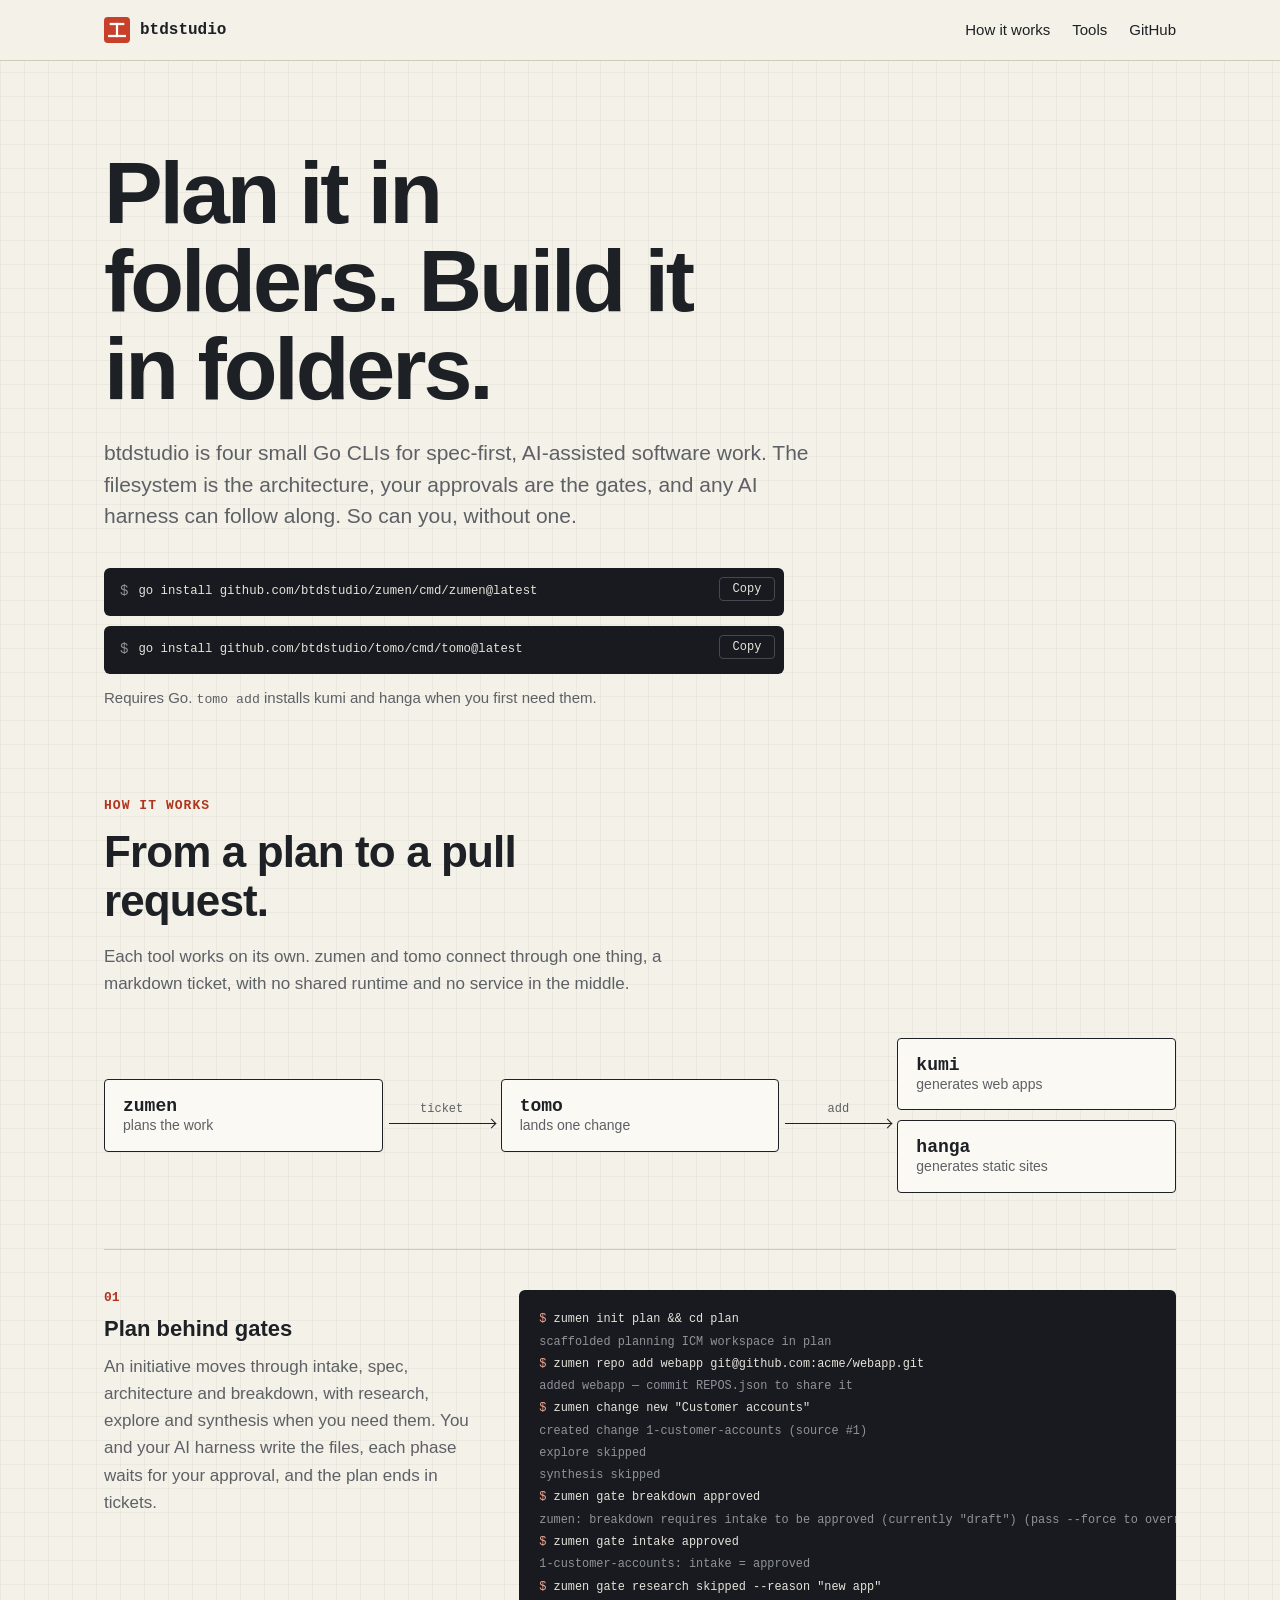
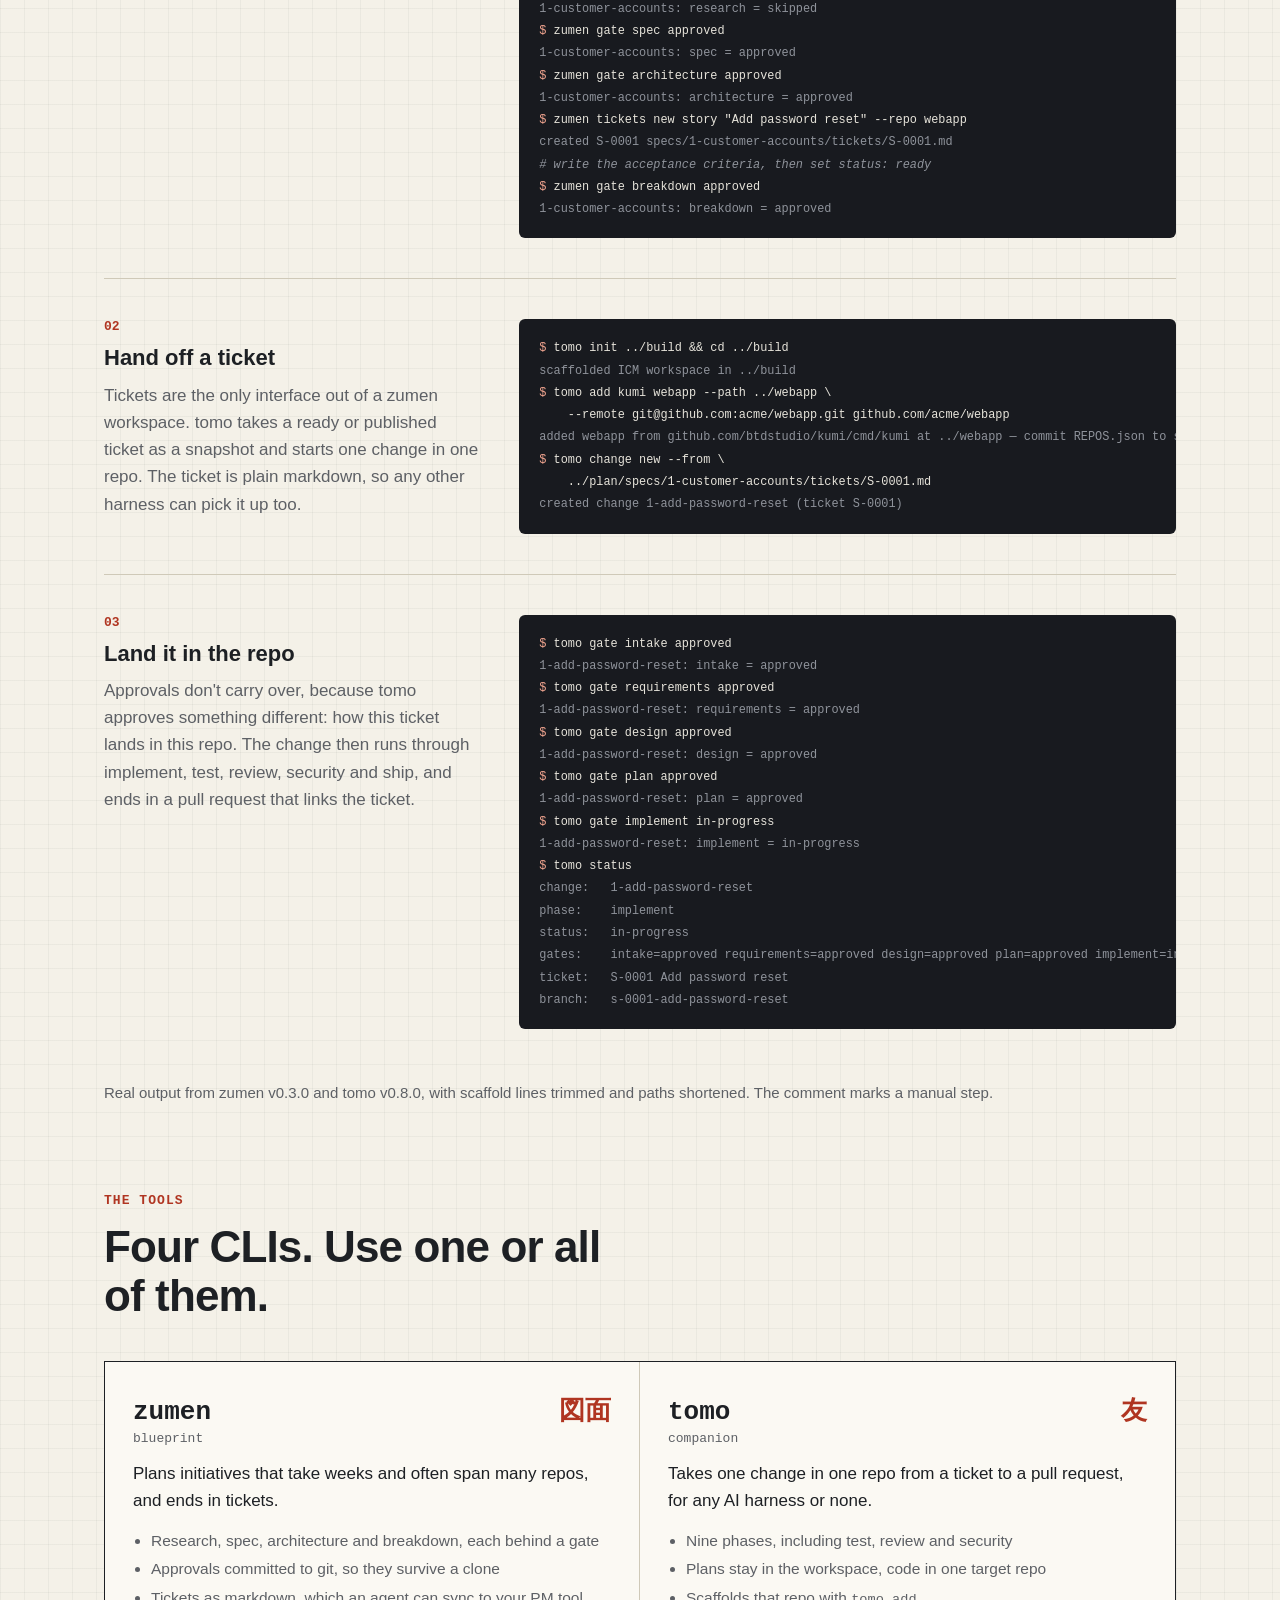
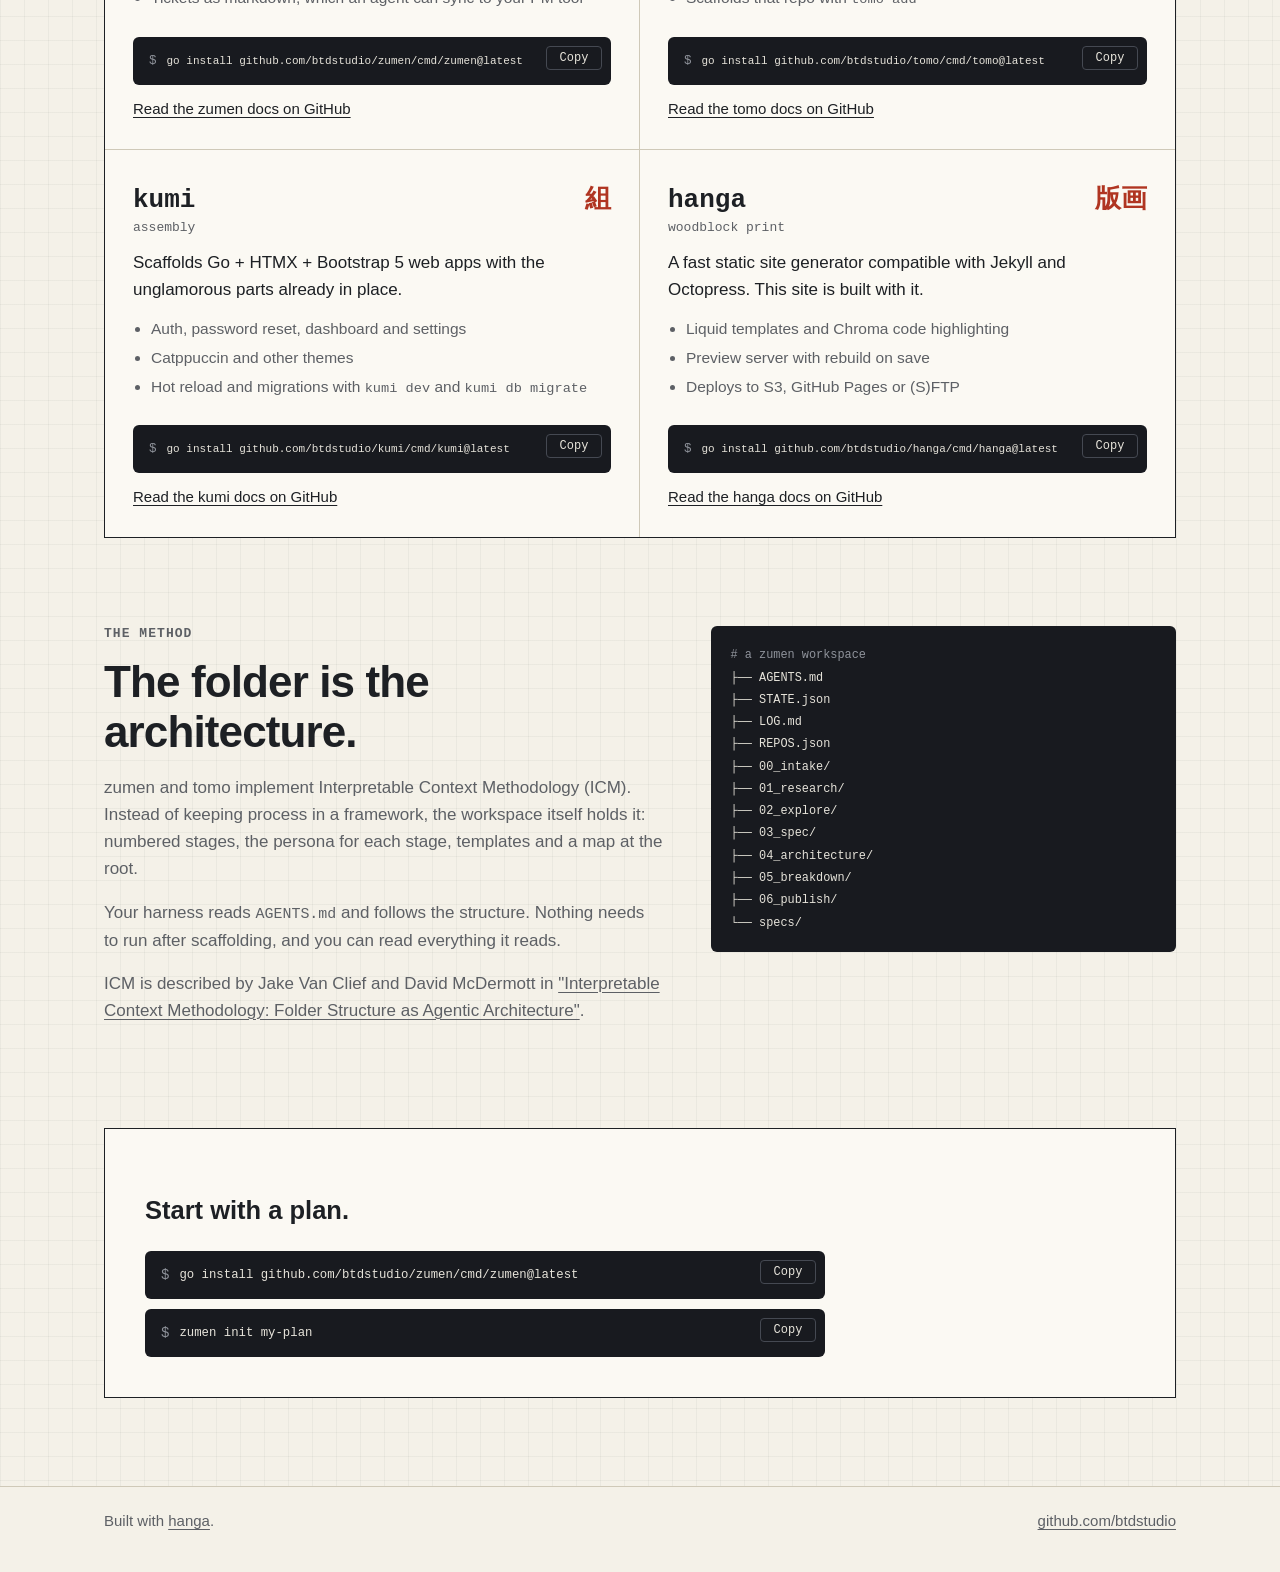
==== blog/index.html @ 3cfb47ba "Site updated: 2026-11-07 10:01:36" ====
<!doctype html>
<html lang="en">
<head>
  <meta charset="utf-8">
  <meta name="viewport" content="width=device-width, initial-scale=1">
  <title>btdstudio: Plan it in folders. Build it in folders.</title>
  <meta name="description" content="Four small Go CLIs for spec-first, AI-assisted software work. Plan in zumen, drive with tomo, and generate apps and sites with kumi and hanga.">
  <link rel="canonical" href="https://btdstudio.dev/">
  <meta property="og:title" content="btdstudio: Plan it in folders. Build it in folders.">
  <meta property="og:description" content="Four small Go CLIs for spec-first, AI-assisted software work. Plan in zumen, drive with tomo, and generate apps and sites with kumi and hanga.">
  <meta property="og:url" content="https://btdstudio.dev/">
  <meta property="og:type" content="website">
  <meta name="theme-color" content="#f4f1e8" media="(prefers-color-scheme: light)">
  <meta name="theme-color" content="#16181c" media="(prefers-color-scheme: dark)">
  <link rel="icon" href="/images/btdstudio-mark.svg" type="image/svg+xml">
  <link rel="apple-touch-icon" href="/apple-touch-icon.png">
  <link rel="stylesheet" href="/stylesheets/site.css">
  <script src="/javascripts/site.js" defer></script>
</head>
<body>
  <a class="skip" href="#main">Skip to content</a>
  <header class="masthead">
    <div class="wrap masthead-row">
      <a class="wordmark" href="/"><img class="seal" src="/images/btdstudio-mark.svg" alt="" width="26" height="26">btdstudio</a>
      <nav aria-label="Primary">
        <a href="#flow">How it works</a>
        <a href="#tools">Tools</a>
        <a href="https://github.com/btdstudio">GitHub</a>
      </nav>
    </div>
  </header>
  <main id="main">
<section class="hero">
  <div class="wrap">
    <h1>Plan it in folders. Build it in folders.</h1>
    <p class="lede">btdstudio is four small Go CLIs for spec-first, AI-assisted software work. The filesystem is the architecture, your approvals are the gates, and any AI harness can follow along. So can you, without one.</p>
    <div class="hero-install">
      <div class="cmd" data-copy="go install github.com/btdstudio/zumen/cmd/zumen@latest"><code>go install github.com/btdstudio/<wbr>zumen/cmd/zumen@latest</code></div>
      <div class="cmd" data-copy="go install github.com/btdstudio/tomo/cmd/tomo@latest"><code>go install github.com/btdstudio/<wbr>tomo/cmd/tomo@latest</code></div>
    </div>
    <p class="note">Requires Go. <code>tomo add</code> installs kumi and hanga when you first need them.</p>
  </div>
</section>

<section class="section" id="flow">
  <div class="wrap">
    <p class="label">How it works</p>
    <h2>From a plan to a pull request.</h2>
    <p class="lede">Each tool works on its own. zumen and tomo connect through one thing, a markdown ticket, with no shared runtime and no service in the middle.</p>

    <div class="chain" role="img" aria-label="zumen plans the work and produces tickets. tomo takes a ticket and lands it in one repo, which it can scaffold with kumi or hanga.">
      <a class="node" href="#zumen"><strong>zumen</strong><span>plans the work</span></a>
      <div class="edge">ticket</div>
      <a class="node" href="#tomo"><strong>tomo</strong><span>lands one change</span></a>
      <div class="edge">add</div>
      <div class="node-stack">
        <a class="node" href="#kumi"><strong>kumi</strong><span>generates web apps</span></a>
        <a class="node" href="#hanga"><strong>hanga</strong><span>generates static sites</span></a>
      </div>
    </div>

    <div class="steps">
      <article class="step">
        <div>
          <span class="step-no">01</span>
          <h3>Plan behind gates</h3>
          <p>An initiative moves through intake, spec, architecture and breakdown, with research, explore and synthesis when you need them. You and your AI harness write the files, each phase waits for your approval, and the plan ends in tickets.</p>
        </div>
<pre class="term"><code><span class="p">$</span> zumen init plan &amp;&amp; cd plan
<span class="d">scaffolded planning ICM workspace in plan</span>
<span class="p">$</span> zumen repo add webapp git@github.com:acme/webapp.git
<span class="d">added webapp — commit REPOS.json to share it</span>
<span class="p">$</span> zumen change new "Customer accounts"
<span class="d">created change 1-customer-accounts (source #1)
explore skipped
synthesis skipped</span>
<span class="p">$</span> zumen gate breakdown approved
<span class="d">zumen: breakdown requires intake to be approved (currently "draft") (pass --force to override)</span>
<span class="p">$</span> zumen gate intake approved
<span class="d">1-customer-accounts: intake = approved</span>
<span class="p">$</span> zumen gate research skipped --reason "new app"
<span class="d">1-customer-accounts: research = skipped</span>
<span class="p">$</span> zumen gate spec approved
<span class="d">1-customer-accounts: spec = approved</span>
<span class="p">$</span> zumen gate architecture approved
<span class="d">1-customer-accounts: architecture = approved</span>
<span class="p">$</span> zumen tickets new story "Add password reset" --repo webapp
<span class="d">created S-0001 specs/1-customer-accounts/tickets/S-0001.md</span>
<span class="c"># write the acceptance criteria, then set status: ready</span>
<span class="p">$</span> zumen gate breakdown approved
<span class="d">1-customer-accounts: breakdown = approved</span></code></pre>
      </article>

      <article class="step">
        <div>
          <span class="step-no">02</span>
          <h3>Hand off a ticket</h3>
          <p>Tickets are the only interface out of a zumen workspace. tomo takes a ready or published ticket as a snapshot and starts one change in one repo. The ticket is plain markdown, so any other harness can pick it up too.</p>
        </div>
<pre class="term"><code><span class="p">$</span> tomo init ../build &amp;&amp; cd ../build
<span class="d">scaffolded ICM workspace in ../build</span>
<span class="p">$</span> tomo add kumi webapp --path ../webapp \
    --remote git@github.com:acme/webapp.git github.com/acme/webapp
<span class="d">added webapp from github.com/btdstudio/kumi/cmd/kumi at ../webapp — commit REPOS.json to share it</span>
<span class="p">$</span> tomo change new --from \
    ../plan/specs/1-customer-accounts/tickets/S-0001.md
<span class="d">created change 1-add-password-reset (ticket S-0001)</span></code></pre>
      </article>

      <article class="step">
        <div>
          <span class="step-no">03</span>
          <h3>Land it in the repo</h3>
          <p>Approvals don't carry over, because tomo approves something different: how this ticket lands in this repo. The change then runs through implement, test, review, security and ship, and ends in a pull request that links the ticket.</p>
        </div>
<pre class="term"><code><span class="p">$</span> tomo gate intake approved
<span class="d">1-add-password-reset: intake = approved</span>
<span class="p">$</span> tomo gate requirements approved
<span class="d">1-add-password-reset: requirements = approved</span>
<span class="p">$</span> tomo gate design approved
<span class="d">1-add-password-reset: design = approved</span>
<span class="p">$</span> tomo gate plan approved
<span class="d">1-add-password-reset: plan = approved</span>
<span class="p">$</span> tomo gate implement in-progress
<span class="d">1-add-password-reset: implement = in-progress</span>
<span class="p">$</span> tomo status
<span class="d">change:   1-add-password-reset
phase:    implement
status:   in-progress
gates:    intake=approved requirements=approved design=approved plan=approved implement=in-progress test= review= security= ship=
ticket:   S-0001 Add password reset
branch:   s-0001-add-password-reset</span></code></pre>
      </article>
    </div>
    <p class="note">Real output from zumen v0.3.0 and tomo v0.8.0, with scaffold lines trimmed and paths shortened. The comment marks a manual step.</p>
  </div>
</section>

<section class="section" id="tools">
  <div class="wrap">
    <p class="label">The tools</p>
    <h2>Four CLIs. Use one or all of them.</h2>
    <div class="sheets">
      <article class="sheet" id="zumen">
        <div class="sheet-head"><h3>zumen</h3><span class="kanji" lang="ja">図面</span></div>
        <p class="gloss">blueprint</p>
        <p>Plans initiatives that take weeks and often span many repos, and ends in tickets.</p>
        <ul>
          <li>Research, spec, architecture and breakdown, each behind a gate</li>
          <li>Approvals committed to git, so they survive a clone</li>
          <li>Tickets as markdown, which an agent can sync to your PM tool</li>
        </ul>
        <div class="cmd" data-copy="go install github.com/btdstudio/zumen/cmd/zumen@latest"><code>go install github.com/btdstudio/<wbr>zumen/cmd/zumen@latest</code></div>
        <a class="sheet-link" href="https://github.com/btdstudio/zumen">Read the zumen docs on GitHub</a>
      </article>

      <article class="sheet" id="tomo">
        <div class="sheet-head"><h3>tomo</h3><span class="kanji" lang="ja">友</span></div>
        <p class="gloss">companion</p>
        <p>Takes one change in one repo from a ticket to a pull request, for any AI harness or none.</p>
        <ul>
          <li>Nine phases, including test, review and security</li>
          <li>Plans stay in the workspace, code in one target repo</li>
          <li>Scaffolds that repo with <code>tomo add</code></li>
        </ul>
        <div class="cmd" data-copy="go install github.com/btdstudio/tomo/cmd/tomo@latest"><code>go install github.com/btdstudio/<wbr>tomo/cmd/tomo@latest</code></div>
        <a class="sheet-link" href="https://github.com/btdstudio/tomo">Read the tomo docs on GitHub</a>
      </article>

      <article class="sheet" id="kumi">
        <div class="sheet-head"><h3>kumi</h3><span class="kanji" lang="ja">組</span></div>
        <p class="gloss">assembly</p>
        <p>Scaffolds Go + HTMX + Bootstrap 5 web apps with the unglamorous parts already in place.</p>
        <ul>
          <li>Auth, password reset, dashboard and settings</li>
          <li>Catppuccin and other themes</li>
          <li>Hot reload and migrations with <code>kumi dev</code> and <code>kumi db migrate</code></li>
        </ul>
        <div class="cmd" data-copy="go install github.com/btdstudio/kumi/cmd/kumi@latest"><code>go install github.com/btdstudio/<wbr>kumi/cmd/kumi@latest</code></div>
        <a class="sheet-link" href="https://github.com/btdstudio/kumi">Read the kumi docs on GitHub</a>
      </article>

      <article class="sheet" id="hanga">
        <div class="sheet-head"><h3>hanga</h3><span class="kanji" lang="ja">版画</span></div>
        <p class="gloss">woodblock print</p>
        <p>A fast static site generator compatible with Jekyll and Octopress. This site is built with it.</p>
        <ul>
          <li>Liquid templates and Chroma code highlighting</li>
          <li>Preview server with rebuild on save</li>
          <li>Deploys to S3, GitHub Pages or (S)FTP</li>
        </ul>
        <div class="cmd" data-copy="go install github.com/btdstudio/hanga/cmd/hanga@latest"><code>go install github.com/btdstudio/<wbr>hanga/cmd/hanga@latest</code></div>
        <a class="sheet-link" href="https://github.com/btdstudio/hanga">Read the hanga docs on GitHub</a>
      </article>
    </div>
  </div>
</section>

<section class="section" id="method">
  <div class="wrap method">
    <div>
      <p class="label">The method</p>
      <h2>The folder is the architecture.</h2>
      <p>zumen and tomo implement Interpretable Context Methodology (ICM). Instead of keeping process in a framework, the workspace itself holds it: numbered stages, the persona for each stage, templates and a map at the root.</p>
      <p>Your harness reads <code>AGENTS.md</code> and follows the structure. Nothing needs to run after scaffolding, and you can read everything it reads.</p>
      <p>ICM is described by Jake Van Clief and David McDermott in <a href="https://arxiv.org/abs/2603.16021">"Interpretable Context Methodology: Folder Structure as Agentic Architecture"</a>.</p>
    </div>
<pre class="term" aria-label="A zumen workspace"><code><span class="d"># a zumen workspace</span>
├── AGENTS.md
├── STATE.json
├── LOG.md
├── REPOS.json
├── 00_intake/
├── 01_research/
├── 02_explore/
├── 03_spec/
├── 04_architecture/
├── 05_breakdown/
├── 06_publish/
└── specs/</code></pre>
  </div>
</section>

<section class="close">
  <div class="wrap">
    <div class="close-box">
      <h2>Start with a plan.</h2>
      <div class="hero-install">
        <div class="cmd" data-copy="go install github.com/btdstudio/zumen/cmd/zumen@latest"><code>go install github.com/btdstudio/<wbr>zumen/cmd/zumen@latest</code></div>
        <div class="cmd" data-copy="zumen init my-plan"><code>zumen init my-plan</code></div>
      </div>
    </div>
  </div>
</section>

  </main>
  <footer class="colophon">
    <div class="wrap colophon-row">
      <span>Built with <a href="#hanga">hanga</a>.</span>
      <a href="https://github.com/btdstudio">github.com/btdstudio</a>
    </div>
  </footer>
</body>
</html>
---- stylesheets/site.css ----
:root {
  --paper: #f4f1e8;
  --sheet: #fbf9f3;
  --ink: #1d2024;
  --muted: #5d6065;
  --rule: #cfc9b8;
  --grid: rgba(29, 32, 36, .045);
  --seal: #c8402a;
  --seal-text: #b03521;
  --term: #181a1f;
  --term-ink: #e6e3da;
  --term-dim: #8f939b;
  --term-accent: #f0a48f;
  --mono: ui-monospace, "SF Mono", SFMono-Regular, Menlo, Consolas, monospace;
  --sans: -apple-system, BlinkMacSystemFont, "Segoe UI", Helvetica, Arial, "Hiragino Sans", "Noto Sans CJK JP", sans-serif;
}

@media (prefers-color-scheme: dark) {
  :root {
    --paper: #16181c;
    --sheet: #1d2025;
    --ink: #ece9e0;
    --muted: #a3a6ac;
    --rule: #363a41;
    --grid: rgba(236, 233, 224, .035);
    --seal: #d6502f;
    --seal-text: #f0876d;
    --term: #0f1114;
  }
}

*, *::before, *::after { box-sizing: border-box; }

html { scroll-behavior: smooth; scroll-padding-top: 72px; -webkit-text-size-adjust: 100%; }

body {
  margin: 0;
  color: var(--ink);
  background-color: var(--paper);
  background-image:
    linear-gradient(var(--grid) 1px, transparent 1px),
    linear-gradient(90deg, var(--grid) 1px, transparent 1px);
  background-size: 24px 24px;
  font: 17px/1.6 var(--sans);
}

a { color: inherit; text-underline-offset: 3px; text-decoration-thickness: 1px; }
a:hover { color: var(--seal-text); }
:focus-visible { outline: 2px solid var(--seal-text); outline-offset: 2px; }
code { font-family: var(--mono); font-size: .88em; overflow-wrap: anywhere; }

.wrap { width: min(1120px, 100%); margin: 0 auto; padding: 0 24px; }

.skip { position: absolute; left: -999px; }
.skip:focus { left: 16px; top: 12px; z-index: 10; padding: 6px 12px; background: var(--sheet); }

/* Masthead */
.masthead {
  position: sticky; top: 0; z-index: 5;
  background: var(--paper);
  border-bottom: 1px solid var(--rule);
}
.masthead-row { display: flex; align-items: center; justify-content: space-between; gap: 16px; min-height: 60px; }
.wordmark { display: inline-flex; align-items: center; gap: 10px; font: 600 16px var(--mono); text-decoration: none; }
.seal { display: block; width: 26px; height: 26px; }
.masthead nav { display: flex; gap: 22px; font-size: 15px; }
.masthead nav a { text-decoration: none; white-space: nowrap; }
.masthead nav a:hover { text-decoration: underline; }

/* Shared section furniture */
.label {
  margin: 0 0 14px;
  color: var(--seal-text);
  font: 600 13px var(--mono);
  letter-spacing: .08em;
  text-transform: uppercase;
}
.section { padding: 88px 0 0; }
.section h2 {
  max-width: 22ch;
  margin: 0 0 18px;
  font-size: clamp(30px, 4.4vw, 44px);
  line-height: 1.12;
  letter-spacing: -.02em;
}
.lede { max-width: 62ch; margin: 0; color: var(--muted); }

/* Hero */
.hero { padding: 88px 0 0; }
.hero h1 {
  max-width: 13ch;
  margin: 0 0 24px;
  font-size: clamp(44px, 8vw, 88px);
  line-height: 1;
  letter-spacing: -.035em;
}
.hero .lede { font-size: clamp(18px, 2.2vw, 21px); line-height: 1.5; }
.hero-install { max-width: 680px; margin-top: 36px; display: grid; gap: 10px; }
.note { margin: 12px 0 0; color: var(--muted); font-size: 15px; }

/* Command blocks */
.cmd {
  position: relative;
  display: flex; align-items: center;
  min-height: 48px;
  padding: 10px 76px 10px 16px;
  border-radius: 6px;
  background: var(--term);
  color: var(--term-ink);
  font: 14px/1.5 var(--mono);
  overflow-wrap: anywhere;
}
.cmd::before { content: "$"; flex: none; margin-right: 10px; color: var(--term-dim); user-select: none; }
.copy {
  position: absolute; top: 9px; right: 9px;
  min-width: 56px; padding: 4px 8px;
  border: 1px solid #454952; border-radius: 4px;
  background: transparent; color: var(--term-ink);
  font: 12px var(--mono); cursor: pointer;
}
.copy:hover { border-color: var(--term-ink); }

/* Toolchain diagram */
.chain {
  display: grid;
  grid-template-columns: minmax(0, 1fr) 118px minmax(0, 1fr) 118px minmax(0, 1fr);
  align-items: center;
  margin-top: 40px;
}
.node {
  display: block;
  padding: 16px 18px;
  border: 1px solid var(--ink);
  border-radius: 4px;
  background: var(--sheet);
  text-decoration: none;
}
.node strong { display: block; font: 600 18px var(--mono); }
.node span { display: block; color: var(--muted); font-size: 14px; line-height: 1.35; }
.node-stack { display: grid; gap: 10px; }
.edge { position: relative; padding: 0 8px 12px; color: var(--muted); font: 12px var(--mono); text-align: center; }
.edge::after {
  content: ""; position: absolute; left: 6px; right: 6px; bottom: 4px;
  border-top: 1px solid var(--ink);
}
.edge::before {
  content: ""; position: absolute; right: 6px; bottom: 1px;
  width: 7px; height: 7px;
  border-top: 1px solid var(--ink); border-right: 1px solid var(--ink);
  transform: rotate(45deg);
}

/* Walkthrough */
.step {
  display: grid;
  grid-template-columns: minmax(0, 4fr) minmax(0, 7fr);
  gap: 40px;
  padding: 40px 0;
  border-top: 1px solid var(--rule);
}
.steps { margin-top: 56px; }
.step h3 { margin: 0 0 10px; font-size: 22px; line-height: 1.25; }
.step p { margin: 0; color: var(--muted); }
.step-no { display: block; margin-bottom: 10px; color: var(--seal-text); font: 600 13px var(--mono); }
.term {
  color-scheme: dark;
  margin: 0;
  padding: 18px 20px;
  border-radius: 6px;
  background: var(--term);
  color: var(--term-ink);
  font: 13.5px/1.65 var(--mono);
  overflow-x: auto;
  tab-size: 2;
}
.term .p { color: var(--term-accent); }
.term .d, .term .c { color: var(--term-dim); }
.term .c { font-style: italic; }

/* Tools */
.sheets {
  display: grid;
  grid-template-columns: repeat(2, minmax(0, 1fr));
  gap: 0;
  margin-top: 40px;
  border: 1px solid var(--ink);
  background: var(--sheet);
}
.sheet {
  display: flex; flex-direction: column;
  min-width: 0;
  padding: 28px;
  border-right: 1px solid var(--rule);
  border-bottom: 1px solid var(--rule);
  scroll-margin-top: 72px;
}
.sheet:nth-child(2n) { border-right: 0; }
.sheet:nth-last-child(-n + 2) { border-bottom: 0; }
.sheet-head { display: flex; align-items: baseline; justify-content: space-between; gap: 16px; }
.sheet h3 { margin: 0; font: 600 26px var(--mono); }
.kanji { color: var(--seal-text); font-size: 26px; font-weight: 700; white-space: nowrap; }
.gloss { margin: 2px 0 14px; color: var(--muted); font: 13px var(--mono); }
.sheet > p { margin: 0 0 14px; }
.sheet ul { margin: 0 0 22px; padding-left: 18px; color: var(--muted); font-size: 15.5px; }
.sheet li { margin-bottom: 4px; }
.sheet .cmd { margin-top: auto; font-size: 12.5px; }
.sheet-link { margin-top: 12px; font-size: 15px; }

/* Method */
.method { display: grid; grid-template-columns: minmax(0, 6fr) minmax(0, 5fr); gap: 48px; align-items: start; }
.method p { margin: 0 0 16px; color: var(--muted); }

/* Close */
.close { padding: 88px 0; }
.close-box { padding: 40px; border: 1px solid var(--ink); background: var(--sheet); }
.close-box h2 { margin-bottom: 20px; }
.close-box .hero-install { margin-top: 0; }

.colophon { border-top: 1px solid var(--rule); background: var(--paper); font-size: 15px; color: var(--muted); }
.colophon-row { display: flex; flex-wrap: wrap; justify-content: space-between; gap: 8px 24px; padding-top: 22px; padding-bottom: 22px; }

@media (max-width: 860px) {
  .step, .method { grid-template-columns: minmax(0, 1fr); gap: 20px; }
  .chain { grid-template-columns: minmax(0, 1fr); max-width: 420px; }
  .edge { padding: 10px 0 10px 28px; text-align: left; }
  .edge::after { left: 12px; right: auto; top: 4px; bottom: 4px; border-top: 0; border-left: 1px solid var(--ink); }
  .edge::before { left: 9px; right: auto; bottom: 3px; transform: rotate(135deg); }
  .sheets { grid-template-columns: minmax(0, 1fr); }
  .sheet { border-right: 0; }
  .sheet:nth-last-child(2) { border-bottom: 1px solid var(--rule); }
}

@media (max-width: 560px) {
  body { font-size: 16px; }
  .wrap { padding: 0 16px; }
  .hero { padding-top: 56px; }
  .section { padding-top: 64px; }
  .masthead nav { gap: 14px; font-size: 14px; }
  .sheet { padding: 22px 18px; }
  .close { padding: 64px 0; }
  .close-box { padding: 24px 18px; }
  .cmd { padding-right: 16px; padding-top: 44px; }
  .sheet .cmd { font-size: 12px; }
  .term { padding: 14px; font-size: 12.5px; }
}

@media (prefers-reduced-motion: reduce) { html { scroll-behavior: auto; } }

/* Long commands break at <wbr>, never mid-word. */
.cmd code { overflow-wrap: normal; }
@media (max-width: 560px) {
  .cmd { align-items: flex-start; }
}
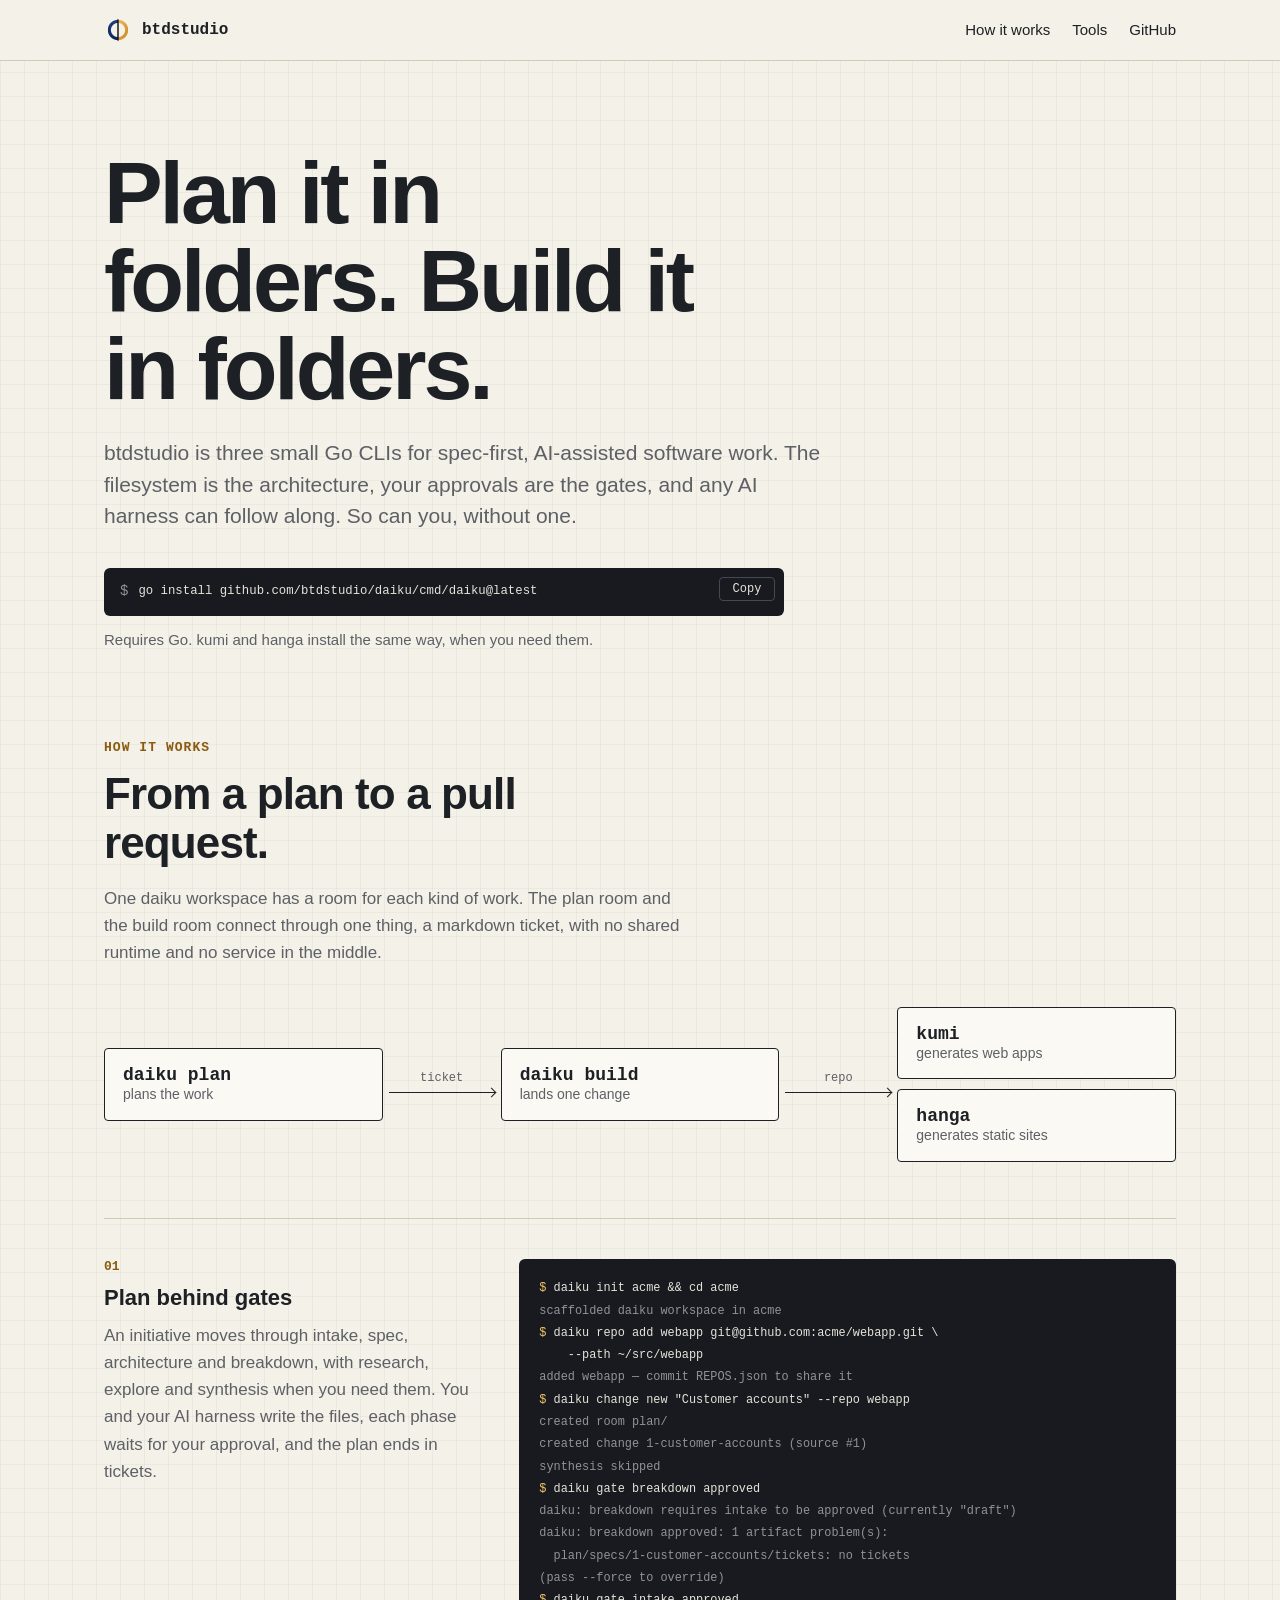
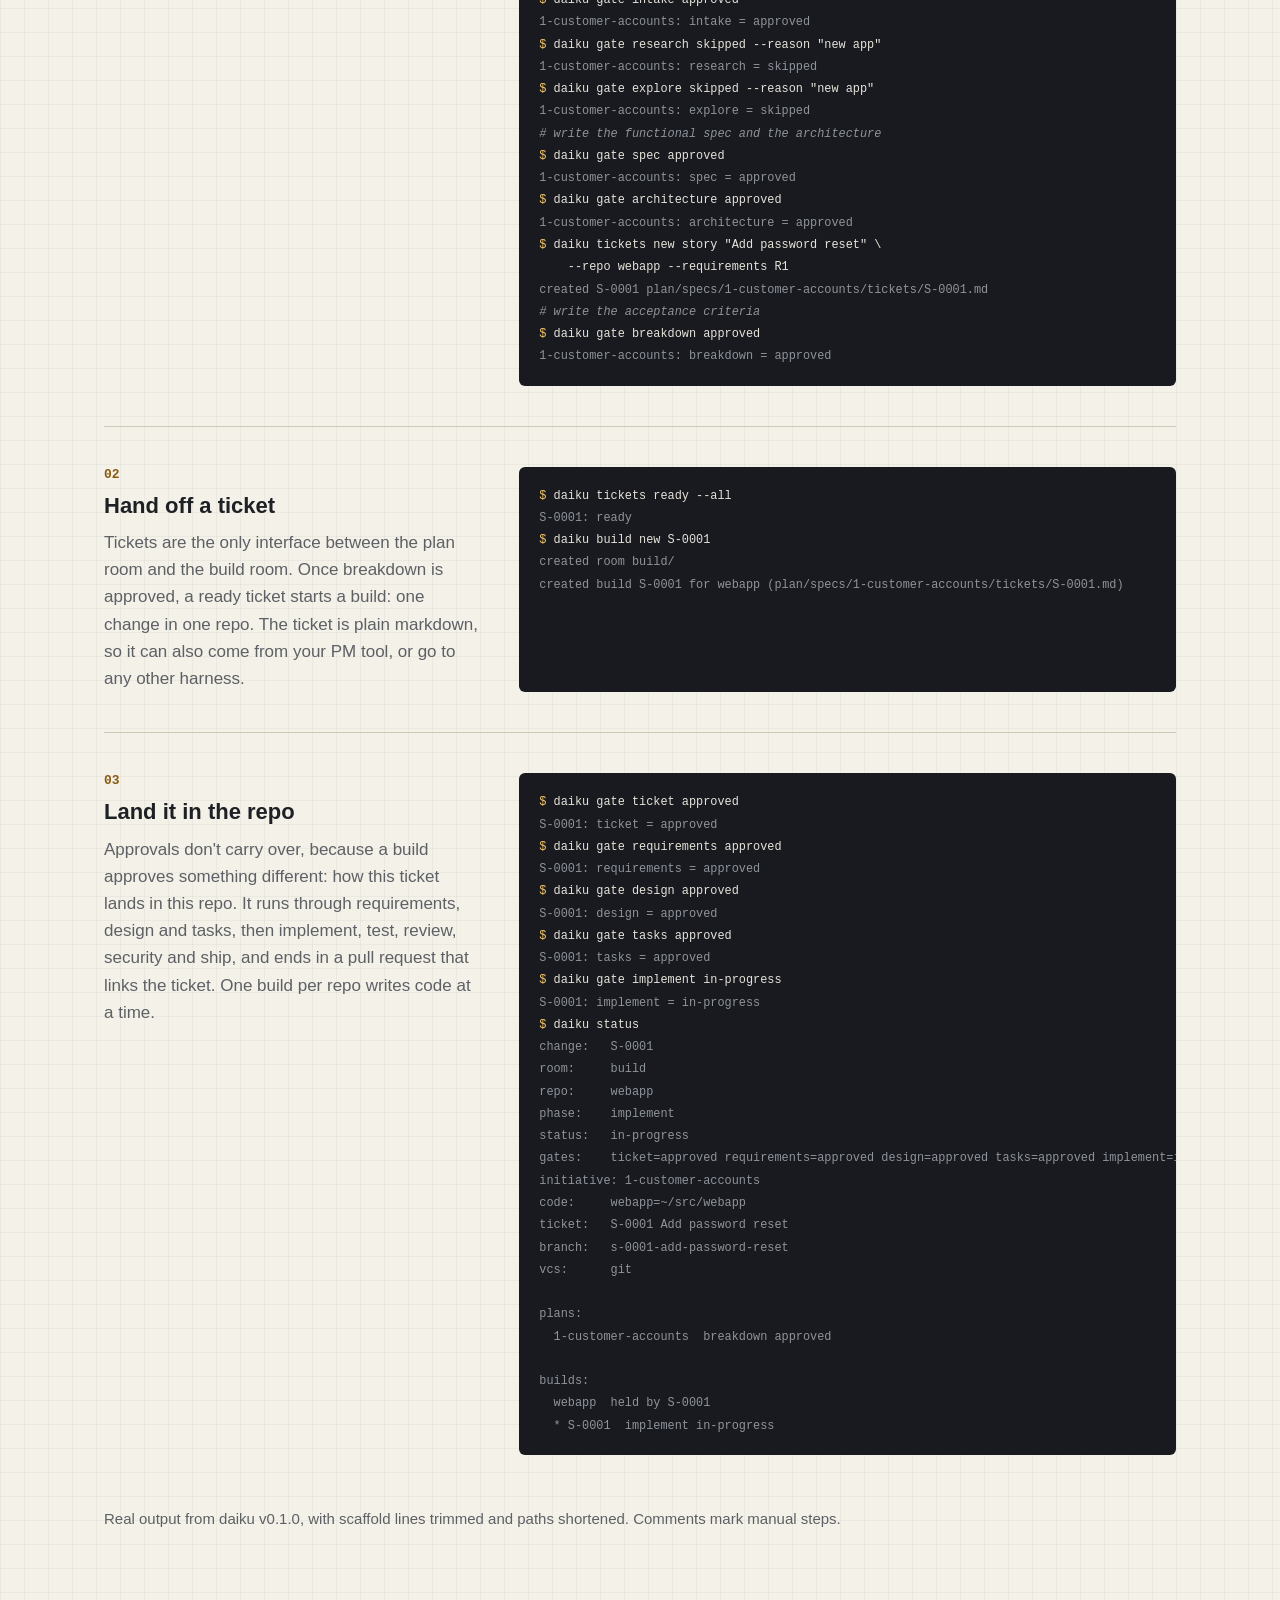
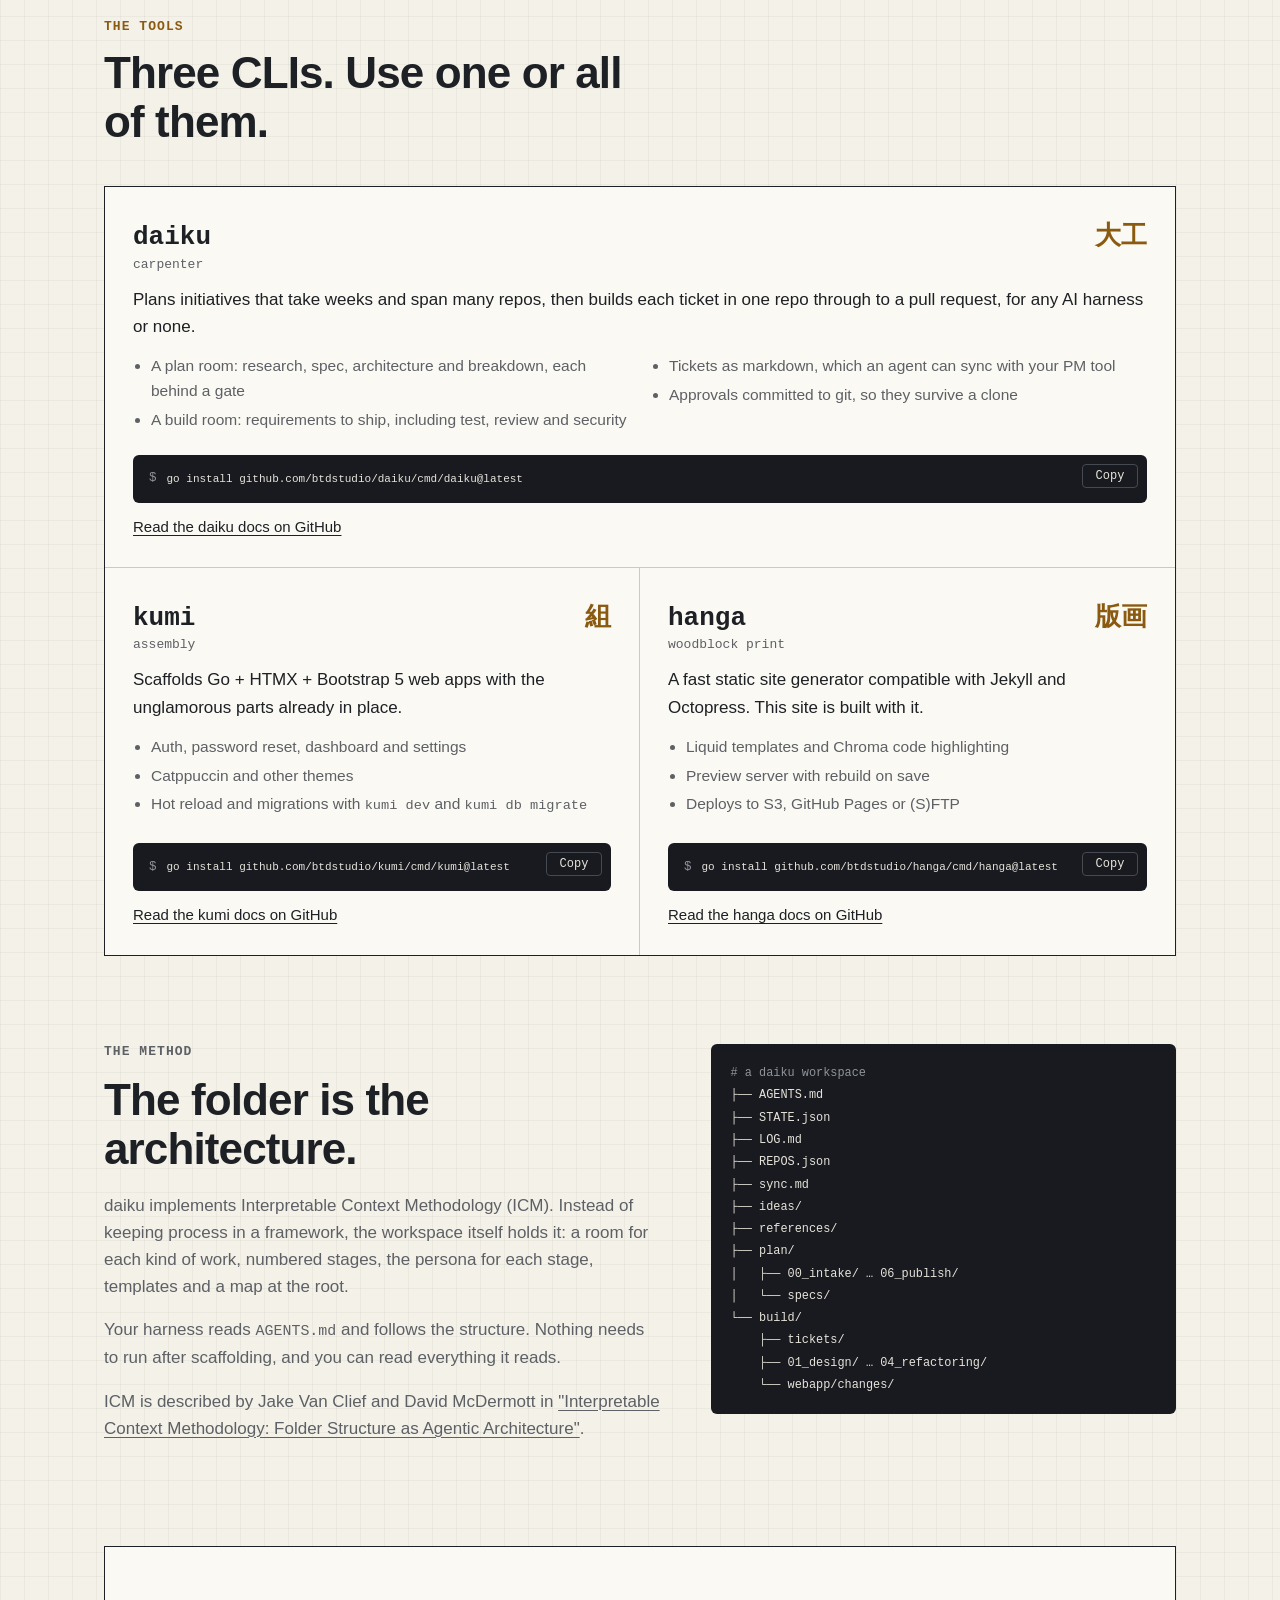
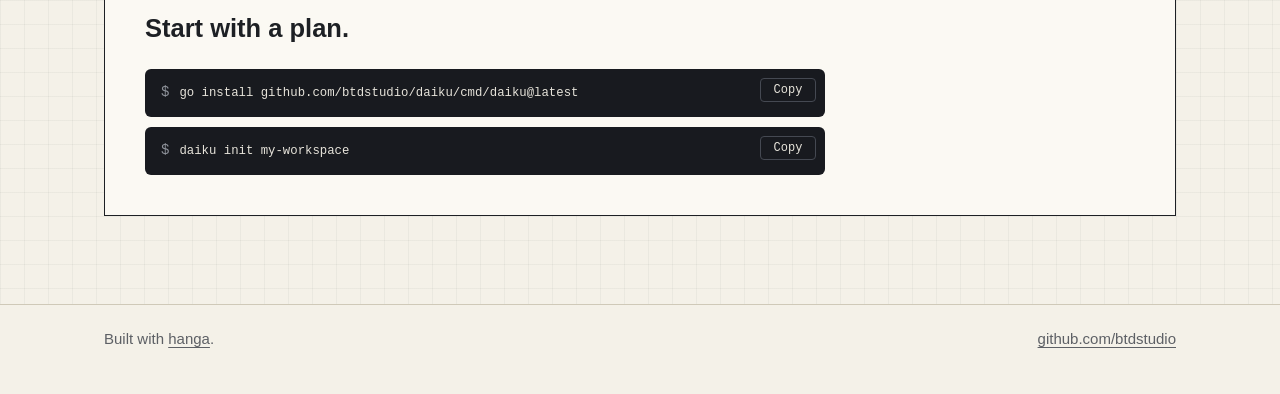
==== commit 78fb085d: "Site updated: 2026-11-15 12:13:18" ====
--- a/blog/index.html
+++ b/blog/index.html
@@ -4,16 +4,18 @@
   <meta charset="utf-8">
   <meta name="viewport" content="width=device-width, initial-scale=1">
   <title>btdstudio: Plan it in folders. Build it in folders.</title>
-  <meta name="description" content="Four small Go CLIs for spec-first, AI-assisted software work. Plan in zumen, drive with tomo, and generate apps and sites with kumi and hanga.">
+  <meta name="description" content="Three small Go CLIs for spec-first, AI-assisted software work. Plan and build in daiku, and generate apps and sites with kumi and hanga.">
   <link rel="canonical" href="https://btdstudio.dev/">
   <meta property="og:title" content="btdstudio: Plan it in folders. Build it in folders.">
-  <meta property="og:description" content="Four small Go CLIs for spec-first, AI-assisted software work. Plan in zumen, drive with tomo, and generate apps and sites with kumi and hanga.">
+  <meta property="og:description" content="Three small Go CLIs for spec-first, AI-assisted software work. Plan and build in daiku, and generate apps and sites with kumi and hanga.">
   <meta property="og:url" content="https://btdstudio.dev/">
   <meta property="og:type" content="website">
   <meta name="theme-color" content="#f4f1e8" media="(prefers-color-scheme: light)">
   <meta name="theme-color" content="#16181c" media="(prefers-color-scheme: dark)">
-  <link rel="icon" href="/images/btdstudio-mark.svg" type="image/svg+xml">
+  <link rel="icon" href="/favicon.ico" sizes="48x48">
+  <link rel="icon" href="/favicon.svg" type="image/svg+xml">
   <link rel="apple-touch-icon" href="/apple-touch-icon.png">
+  <link rel="manifest" href="/site.webmanifest">
   <link rel="stylesheet" href="/stylesheets/site.css">
   <script src="/javascripts/site.js" defer></script>
 </head>
@@ -21,7 +23,7 @@
   <a class="skip" href="#main">Skip to content</a>
   <header class="masthead">
     <div class="wrap masthead-row">
-      <a class="wordmark" href="/"><img class="seal" src="/images/btdstudio-mark.svg" alt="" width="26" height="26">btdstudio</a>
+      <a class="wordmark" href="/"><img class="seal" src="/favicon.svg" alt="" width="28" height="28">btdstudio</a>
       <nav aria-label="Primary">
         <a href="#flow">How it works</a>
         <a href="#tools">Tools</a>
@@ -33,12 +35,11 @@
 <section class="hero">
   <div class="wrap">
     <h1>Plan it in folders. Build it in folders.</h1>
-    <p class="lede">btdstudio is four small Go CLIs for spec-first, AI-assisted software work. The filesystem is the architecture, your approvals are the gates, and any AI harness can follow along. So can you, without one.</p>
+    <p class="lede">btdstudio is three small Go CLIs for spec-first, AI-assisted software work. The filesystem is the architecture, your approvals are the gates, and any AI harness can follow along. So can you, without one.</p>
     <div class="hero-install">
-      <div class="cmd" data-copy="go install github.com/btdstudio/zumen/cmd/zumen@latest"><code>go install github.com/btdstudio/<wbr>zumen/cmd/zumen@latest</code></div>
-      <div class="cmd" data-copy="go install github.com/btdstudio/tomo/cmd/tomo@latest"><code>go install github.com/btdstudio/<wbr>tomo/cmd/tomo@latest</code></div>
-    </div>
-    <p class="note">Requires Go. <code>tomo add</code> installs kumi and hanga when you first need them.</p>
+      <div class="cmd" data-copy="go install github.com/btdstudio/daiku/cmd/daiku@latest"><code>go install github.com/btdstudio/<wbr>daiku/cmd/daiku@latest</code></div>
+    </div>
+    <p class="note">Requires Go. kumi and hanga install the same way, when you need them.</p>
   </div>
 </section>
 
@@ -46,13 +47,13 @@
   <div class="wrap">
     <p class="label">How it works</p>
     <h2>From a plan to a pull request.</h2>
-    <p class="lede">Each tool works on its own. zumen and tomo connect through one thing, a markdown ticket, with no shared runtime and no service in the middle.</p>
-
-    <div class="chain" role="img" aria-label="zumen plans the work and produces tickets. tomo takes a ticket and lands it in one repo, which it can scaffold with kumi or hanga.">
-      <a class="node" href="#zumen"><strong>zumen</strong><span>plans the work</span></a>
+    <p class="lede">One daiku workspace has a room for each kind of work. The plan room and the build room connect through one thing, a markdown ticket, with no shared runtime and no service in the middle.</p>
+
+    <div class="chain" role="img" aria-label="daiku's plan room plans the work and produces tickets. Its build room takes a ticket and lands it in one repo, which you can start with kumi or hanga.">
+      <a class="node" href="#daiku"><strong>daiku plan</strong><span>plans the work</span></a>
       <div class="edge">ticket</div>
-      <a class="node" href="#tomo"><strong>tomo</strong><span>lands one change</span></a>
-      <div class="edge">add</div>
+      <a class="node" href="#daiku"><strong>daiku build</strong><span>lands one change</span></a>
+      <div class="edge">repo</div>
       <div class="node-stack">
         <a class="node" href="#kumi"><strong>kumi</strong><span>generates web apps</span></a>
         <a class="node" href="#hanga"><strong>hanga</strong><span>generates static sites</span></a>
@@ -66,28 +67,36 @@
           <h3>Plan behind gates</h3>
           <p>An initiative moves through intake, spec, architecture and breakdown, with research, explore and synthesis when you need them. You and your AI harness write the files, each phase waits for your approval, and the plan ends in tickets.</p>
         </div>
-<pre class="term"><code><span class="p">$</span> zumen init plan &amp;&amp; cd plan
-<span class="d">scaffolded planning ICM workspace in plan</span>
-<span class="p">$</span> zumen repo add webapp git@github.com:acme/webapp.git
+<pre class="term"><code><span class="p">$</span> daiku init acme &amp;&amp; cd acme
+<span class="d">scaffolded daiku workspace in acme</span>
+<span class="p">$</span> daiku repo add webapp git@github.com:acme/webapp.git \
+    --path ~/src/webapp
 <span class="d">added webapp — commit REPOS.json to share it</span>
-<span class="p">$</span> zumen change new "Customer accounts"
-<span class="d">created change 1-customer-accounts (source #1)
-explore skipped
+<span class="p">$</span> daiku change new "Customer accounts" --repo webapp
+<span class="d">created room plan/
+created change 1-customer-accounts (source #1)
 synthesis skipped</span>
-<span class="p">$</span> zumen gate breakdown approved
-<span class="d">zumen: breakdown requires intake to be approved (currently "draft") (pass --force to override)</span>
-<span class="p">$</span> zumen gate intake approved
+<span class="p">$</span> daiku gate breakdown approved
+<span class="d">daiku: breakdown requires intake to be approved (currently "draft")
+daiku: breakdown approved: 1 artifact problem(s):
+  plan/specs/1-customer-accounts/tickets: no tickets
+(pass --force to override)</span>
+<span class="p">$</span> daiku gate intake approved
 <span class="d">1-customer-accounts: intake = approved</span>
-<span class="p">$</span> zumen gate research skipped --reason "new app"
+<span class="p">$</span> daiku gate research skipped --reason "new app"
 <span class="d">1-customer-accounts: research = skipped</span>
-<span class="p">$</span> zumen gate spec approved
+<span class="p">$</span> daiku gate explore skipped --reason "new app"
+<span class="d">1-customer-accounts: explore = skipped</span>
+<span class="c"># write the functional spec and the architecture</span>
+<span class="p">$</span> daiku gate spec approved
 <span class="d">1-customer-accounts: spec = approved</span>
-<span class="p">$</span> zumen gate architecture approved
+<span class="p">$</span> daiku gate architecture approved
 <span class="d">1-customer-accounts: architecture = approved</span>
-<span class="p">$</span> zumen tickets new story "Add password reset" --repo webapp
-<span class="d">created S-0001 specs/1-customer-accounts/tickets/S-0001.md</span>
-<span class="c"># write the acceptance criteria, then set status: ready</span>
-<span class="p">$</span> zumen gate breakdown approved
+<span class="p">$</span> daiku tickets new story "Add password reset" \
+    --repo webapp --requirements R1
+<span class="d">created S-0001 plan/specs/1-customer-accounts/tickets/S-0001.md</span>
+<span class="c"># write the acceptance criteria</span>
+<span class="p">$</span> daiku gate breakdown approved
 <span class="d">1-customer-accounts: breakdown = approved</span></code></pre>
       </article>
 
@@ -95,76 +104,73 @@
         <div>
           <span class="step-no">02</span>
           <h3>Hand off a ticket</h3>
-          <p>Tickets are the only interface out of a zumen workspace. tomo takes a ready or published ticket as a snapshot and starts one change in one repo. The ticket is plain markdown, so any other harness can pick it up too.</p>
+          <p>Tickets are the only interface between the plan room and the build room. Once breakdown is approved, a ready ticket starts a build: one change in one repo. The ticket is plain markdown, so it can also come from your PM tool, or go to any other harness.</p>
         </div>
-<pre class="term"><code><span class="p">$</span> tomo init ../build &amp;&amp; cd ../build
-<span class="d">scaffolded ICM workspace in ../build</span>
-<span class="p">$</span> tomo add kumi webapp --path ../webapp \
-    --remote git@github.com:acme/webapp.git github.com/acme/webapp
-<span class="d">added webapp from github.com/btdstudio/kumi/cmd/kumi at ../webapp — commit REPOS.json to share it</span>
-<span class="p">$</span> tomo change new --from \
-    ../plan/specs/1-customer-accounts/tickets/S-0001.md
-<span class="d">created change 1-add-password-reset (ticket S-0001)</span></code></pre>
+<pre class="term"><code><span class="p">$</span> daiku tickets ready --all
+<span class="d">S-0001: ready</span>
+<span class="p">$</span> daiku build new S-0001
+<span class="d">created room build/
+created build S-0001 for webapp (plan/specs/1-customer-accounts/tickets/S-0001.md)</span></code></pre>
       </article>
 
       <article class="step">
         <div>
           <span class="step-no">03</span>
           <h3>Land it in the repo</h3>
-          <p>Approvals don't carry over, because tomo approves something different: how this ticket lands in this repo. The change then runs through implement, test, review, security and ship, and ends in a pull request that links the ticket.</p>
+          <p>Approvals don't carry over, because a build approves something different: how this ticket lands in this repo. It runs through requirements, design and tasks, then implement, test, review, security and ship, and ends in a pull request that links the ticket. One build per repo writes code at a time.</p>
         </div>
-<pre class="term"><code><span class="p">$</span> tomo gate intake approved
-<span class="d">1-add-password-reset: intake = approved</span>
-<span class="p">$</span> tomo gate requirements approved
-<span class="d">1-add-password-reset: requirements = approved</span>
-<span class="p">$</span> tomo gate design approved
-<span class="d">1-add-password-reset: design = approved</span>
-<span class="p">$</span> tomo gate plan approved
-<span class="d">1-add-password-reset: plan = approved</span>
-<span class="p">$</span> tomo gate implement in-progress
-<span class="d">1-add-password-reset: implement = in-progress</span>
-<span class="p">$</span> tomo status
-<span class="d">change:   1-add-password-reset
+<pre class="term"><code><span class="p">$</span> daiku gate ticket approved
+<span class="d">S-0001: ticket = approved</span>
+<span class="p">$</span> daiku gate requirements approved
+<span class="d">S-0001: requirements = approved</span>
+<span class="p">$</span> daiku gate design approved
+<span class="d">S-0001: design = approved</span>
+<span class="p">$</span> daiku gate tasks approved
+<span class="d">S-0001: tasks = approved</span>
+<span class="p">$</span> daiku gate implement in-progress
+<span class="d">S-0001: implement = in-progress</span>
+<span class="p">$</span> daiku status
+<span class="d">change:   S-0001
+room:     build
+repo:     webapp
 phase:    implement
 status:   in-progress
-gates:    intake=approved requirements=approved design=approved plan=approved implement=in-progress test= review= security= ship=
+gates:    ticket=approved requirements=approved design=approved tasks=approved implement=in-progress test= review= security= ship=
+initiative: 1-customer-accounts
+code:     webapp=~/src/webapp
 ticket:   S-0001 Add password reset
-branch:   s-0001-add-password-reset</span></code></pre>
-      </article>
-    </div>
-    <p class="note">Real output from zumen v0.3.0 and tomo v0.8.0, with scaffold lines trimmed and paths shortened. The comment marks a manual step.</p>
+branch:   s-0001-add-password-reset
+vcs:      git
+
+plans:
+  1-customer-accounts  breakdown approved
+
+builds:
+  webapp  held by S-0001
+  * S-0001  implement in-progress</span></code></pre>
+      </article>
+    </div>
+    <p class="note">Real output from daiku v0.1.0, with scaffold lines trimmed and paths shortened. Comments mark manual steps.</p>
   </div>
 </section>
 
 <section class="section" id="tools">
   <div class="wrap">
     <p class="label">The tools</p>
-    <h2>Four CLIs. Use one or all of them.</h2>
+    <h2>Three CLIs. Use one or all of them.</h2>
     <div class="sheets">
-      <article class="sheet" id="zumen">
-        <div class="sheet-head"><h3>zumen</h3><span class="kanji" lang="ja">図面</span></div>
-        <p class="gloss">blueprint</p>
-        <p>Plans initiatives that take weeks and often span many repos, and ends in tickets.</p>
+      <article class="sheet sheet-wide" id="daiku">
+        <div class="sheet-head"><h3>daiku</h3><span class="kanji" lang="ja">大工</span></div>
+        <p class="gloss">carpenter</p>
+        <p>Plans initiatives that take weeks and span many repos, then builds each ticket in one repo through to a pull request, for any AI harness or none.</p>
         <ul>
-          <li>Research, spec, architecture and breakdown, each behind a gate</li>
+          <li>A plan room: research, spec, architecture and breakdown, each behind a gate</li>
+          <li>A build room: requirements to ship, including test, review and security</li>
+          <li>Tickets as markdown, which an agent can sync with your PM tool</li>
           <li>Approvals committed to git, so they survive a clone</li>
-          <li>Tickets as markdown, which an agent can sync to your PM tool</li>
         </ul>
-        <div class="cmd" data-copy="go install github.com/btdstudio/zumen/cmd/zumen@latest"><code>go install github.com/btdstudio/<wbr>zumen/cmd/zumen@latest</code></div>
-        <a class="sheet-link" href="https://github.com/btdstudio/zumen">Read the zumen docs on GitHub</a>
-      </article>
-
-      <article class="sheet" id="tomo">
-        <div class="sheet-head"><h3>tomo</h3><span class="kanji" lang="ja">友</span></div>
-        <p class="gloss">companion</p>
-        <p>Takes one change in one repo from a ticket to a pull request, for any AI harness or none.</p>
-        <ul>
-          <li>Nine phases, including test, review and security</li>
-          <li>Plans stay in the workspace, code in one target repo</li>
-          <li>Scaffolds that repo with <code>tomo add</code></li>
-        </ul>
-        <div class="cmd" data-copy="go install github.com/btdstudio/tomo/cmd/tomo@latest"><code>go install github.com/btdstudio/<wbr>tomo/cmd/tomo@latest</code></div>
-        <a class="sheet-link" href="https://github.com/btdstudio/tomo">Read the tomo docs on GitHub</a>
+        <div class="cmd" data-copy="go install github.com/btdstudio/daiku/cmd/daiku@latest"><code>go install github.com/btdstudio/<wbr>daiku/cmd/daiku@latest</code></div>
+        <a class="sheet-link" href="https://github.com/btdstudio/daiku">Read the daiku docs on GitHub</a>
       </article>
 
       <article class="sheet" id="kumi">
@@ -201,23 +207,25 @@
     <div>
       <p class="label">The method</p>
       <h2>The folder is the architecture.</h2>
-      <p>zumen and tomo implement Interpretable Context Methodology (ICM). Instead of keeping process in a framework, the workspace itself holds it: numbered stages, the persona for each stage, templates and a map at the root.</p>
+      <p>daiku implements Interpretable Context Methodology (ICM). Instead of keeping process in a framework, the workspace itself holds it: a room for each kind of work, numbered stages, the persona for each stage, templates and a map at the root.</p>
       <p>Your harness reads <code>AGENTS.md</code> and follows the structure. Nothing needs to run after scaffolding, and you can read everything it reads.</p>
       <p>ICM is described by Jake Van Clief and David McDermott in <a href="https://arxiv.org/abs/2603.16021">"Interpretable Context Methodology: Folder Structure as Agentic Architecture"</a>.</p>
     </div>
-<pre class="term" aria-label="A zumen workspace"><code><span class="d"># a zumen workspace</span>
+<pre class="term" aria-label="A daiku workspace"><code><span class="d"># a daiku workspace</span>
 ├── AGENTS.md
 ├── STATE.json
 ├── LOG.md
 ├── REPOS.json
-├── 00_intake/
-├── 01_research/
-├── 02_explore/
-├── 03_spec/
-├── 04_architecture/
-├── 05_breakdown/
-├── 06_publish/
-└── specs/</code></pre>
+├── sync.md
+├── ideas/
+├── references/
+├── plan/
+│   ├── 00_intake/ … 06_publish/
+│   └── specs/
+└── build/
+    ├── tickets/
+    ├── 01_design/ … 04_refactoring/
+    └── webapp/changes/</code></pre>
   </div>
 </section>
 
@@ -226,8 +234,8 @@
     <div class="close-box">
       <h2>Start with a plan.</h2>
       <div class="hero-install">
-        <div class="cmd" data-copy="go install github.com/btdstudio/zumen/cmd/zumen@latest"><code>go install github.com/btdstudio/<wbr>zumen/cmd/zumen@latest</code></div>
-        <div class="cmd" data-copy="zumen init my-plan"><code>zumen init my-plan</code></div>
+        <div class="cmd" data-copy="go install github.com/btdstudio/daiku/cmd/daiku@latest"><code>go install github.com/btdstudio/<wbr>daiku/cmd/daiku@latest</code></div>
+        <div class="cmd" data-copy="daiku init my-workspace"><code>daiku init my-workspace</code></div>
       </div>
     </div>
   </div>
--- a/stylesheets/site.css
+++ b/stylesheets/site.css
@@ -5,12 +5,12 @@
   --muted: #5d6065;
   --rule: #cfc9b8;
   --grid: rgba(29, 32, 36, .045);
-  --seal: #c8402a;
-  --seal-text: #b03521;
+  --accent: #8a5a10;   /* logo wood gold, darkened for text */
+  --link: #1a3d84;     /* logo blueprint navy */
   --term: #181a1f;
   --term-ink: #e6e3da;
   --term-dim: #8f939b;
-  --term-accent: #f0a48f;
+  --term-accent: #f2c46a;
   --mono: ui-monospace, "SF Mono", SFMono-Regular, Menlo, Consolas, monospace;
   --sans: -apple-system, BlinkMacSystemFont, "Segoe UI", Helvetica, Arial, "Hiragino Sans", "Noto Sans CJK JP", sans-serif;
 }
@@ -23,8 +23,8 @@
     --muted: #a3a6ac;
     --rule: #363a41;
     --grid: rgba(236, 233, 224, .035);
-    --seal: #d6502f;
-    --seal-text: #f0876d;
+    --accent: #e3a943;
+    --link: #9cc0ff;
     --term: #0f1114;
   }
 }
@@ -45,8 +45,8 @@
 }
 
 a { color: inherit; text-underline-offset: 3px; text-decoration-thickness: 1px; }
-a:hover { color: var(--seal-text); }
-:focus-visible { outline: 2px solid var(--seal-text); outline-offset: 2px; }
+a:hover { color: var(--link); }
+:focus-visible { outline: 2px solid var(--link); outline-offset: 2px; }
 code { font-family: var(--mono); font-size: .88em; overflow-wrap: anywhere; }
 
 .wrap { width: min(1120px, 100%); margin: 0 auto; padding: 0 24px; }
@@ -62,7 +62,7 @@
 }
 .masthead-row { display: flex; align-items: center; justify-content: space-between; gap: 16px; min-height: 60px; }
 .wordmark { display: inline-flex; align-items: center; gap: 10px; font: 600 16px var(--mono); text-decoration: none; }
-.seal { display: block; width: 26px; height: 26px; }
+.seal { display: block; width: 28px; height: 28px; }
 .masthead nav { display: flex; gap: 22px; font-size: 15px; }
 .masthead nav a { text-decoration: none; white-space: nowrap; }
 .masthead nav a:hover { text-decoration: underline; }
@@ -70,7 +70,7 @@
 /* Shared section furniture */
 .label {
   margin: 0 0 14px;
-  color: var(--seal-text);
+  color: var(--accent);
   font: 600 13px var(--mono);
   letter-spacing: .08em;
   text-transform: uppercase;
@@ -161,7 +161,7 @@
 .steps { margin-top: 56px; }
 .step h3 { margin: 0 0 10px; font-size: 22px; line-height: 1.25; }
 .step p { margin: 0; color: var(--muted); }
-.step-no { display: block; margin-bottom: 10px; color: var(--seal-text); font: 600 13px var(--mono); }
+.step-no { display: block; margin-bottom: 10px; color: var(--accent); font: 600 13px var(--mono); }
 .term {
   color-scheme: dark;
   margin: 0;
@@ -194,11 +194,14 @@
   border-bottom: 1px solid var(--rule);
   scroll-margin-top: 72px;
 }
-.sheet:nth-child(2n) { border-right: 0; }
+.sheet-wide { grid-column: 1 / -1; }
+.sheet-wide, .sheet:last-child { border-right: 0; }
+.sheet-wide ul { columns: 2; column-gap: 40px; }
+.sheet-wide li { break-inside: avoid; }
 .sheet:nth-last-child(-n + 2) { border-bottom: 0; }
 .sheet-head { display: flex; align-items: baseline; justify-content: space-between; gap: 16px; }
 .sheet h3 { margin: 0; font: 600 26px var(--mono); }
-.kanji { color: var(--seal-text); font-size: 26px; font-weight: 700; white-space: nowrap; }
+.kanji { color: var(--accent); font-size: 26px; font-weight: 700; white-space: nowrap; }
 .gloss { margin: 2px 0 14px; color: var(--muted); font: 13px var(--mono); }
 .sheet > p { margin: 0 0 14px; }
 .sheet ul { margin: 0 0 22px; padding-left: 18px; color: var(--muted); font-size: 15.5px; }
@@ -227,6 +230,7 @@
   .edge::before { left: 9px; right: auto; bottom: 3px; transform: rotate(135deg); }
   .sheets { grid-template-columns: minmax(0, 1fr); }
   .sheet { border-right: 0; }
+  .sheet-wide ul { columns: 1; }
   .sheet:nth-last-child(2) { border-bottom: 1px solid var(--rule); }
 }
 
